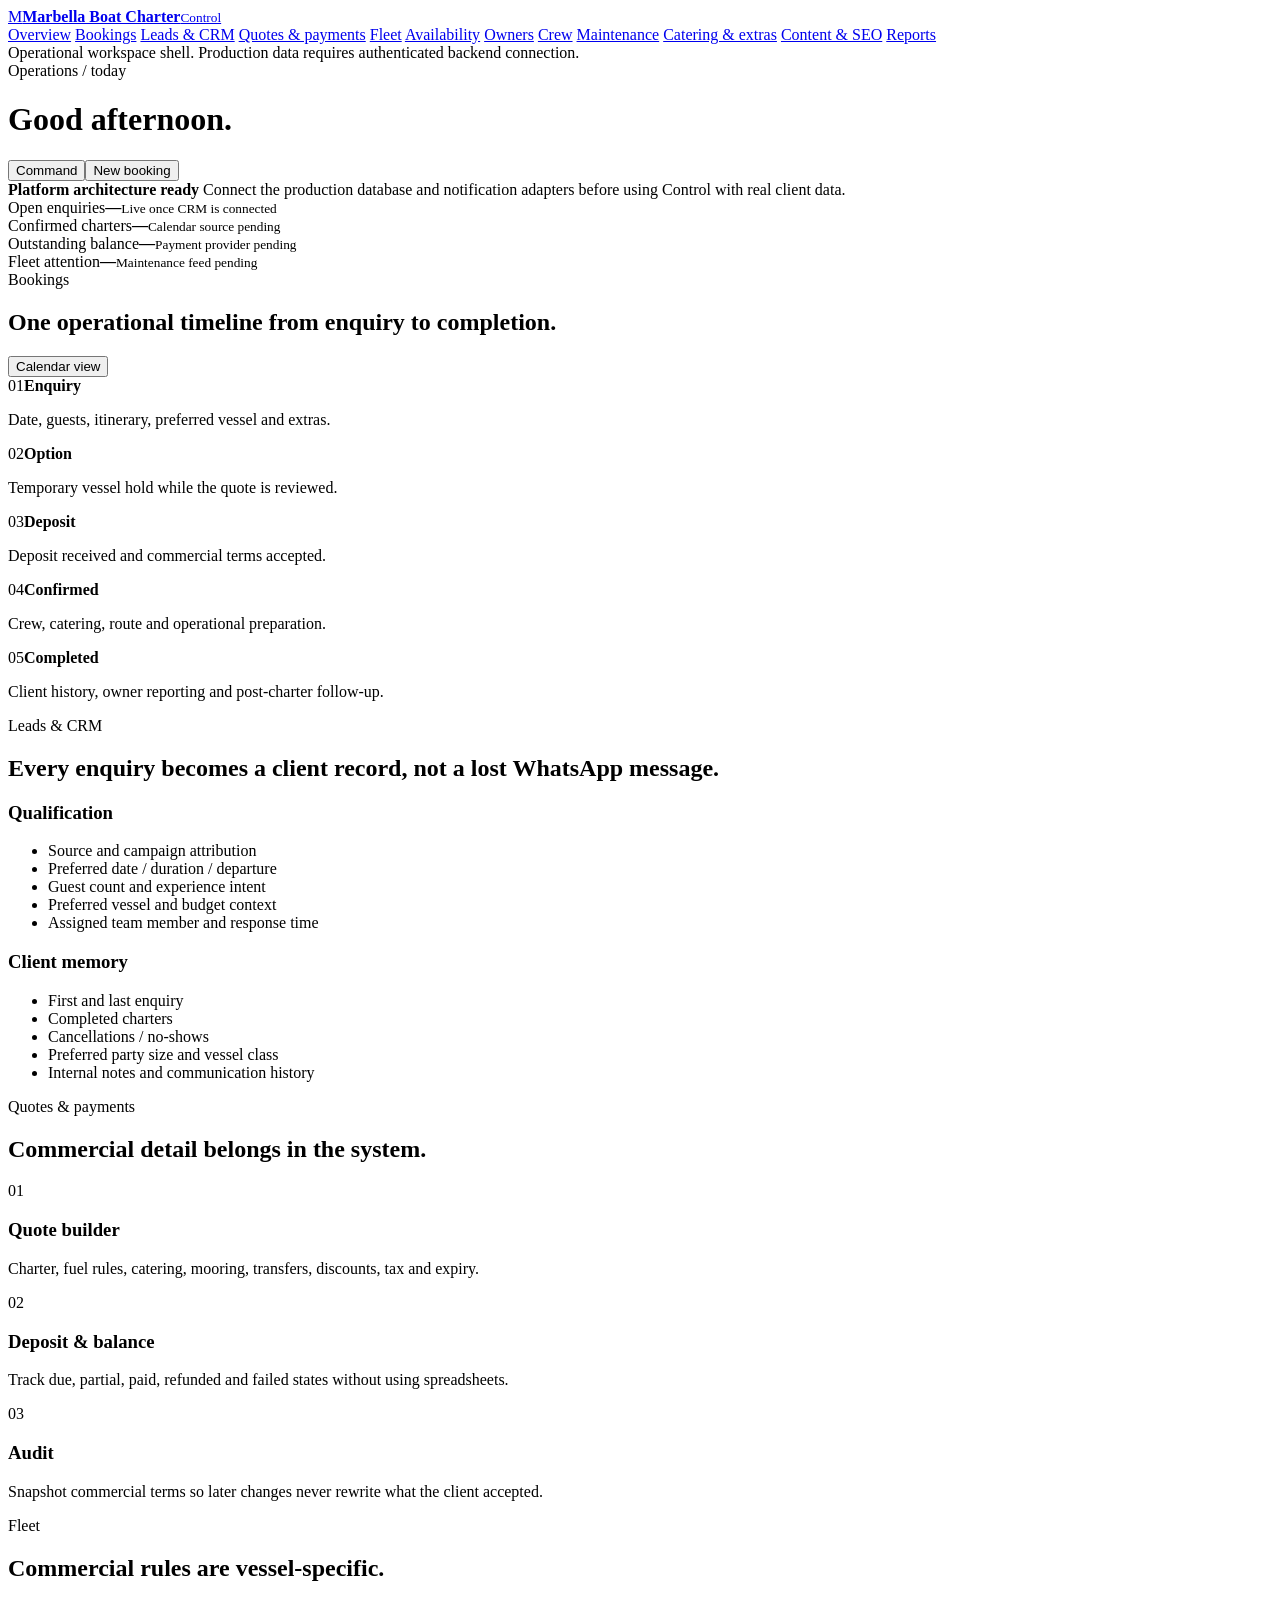
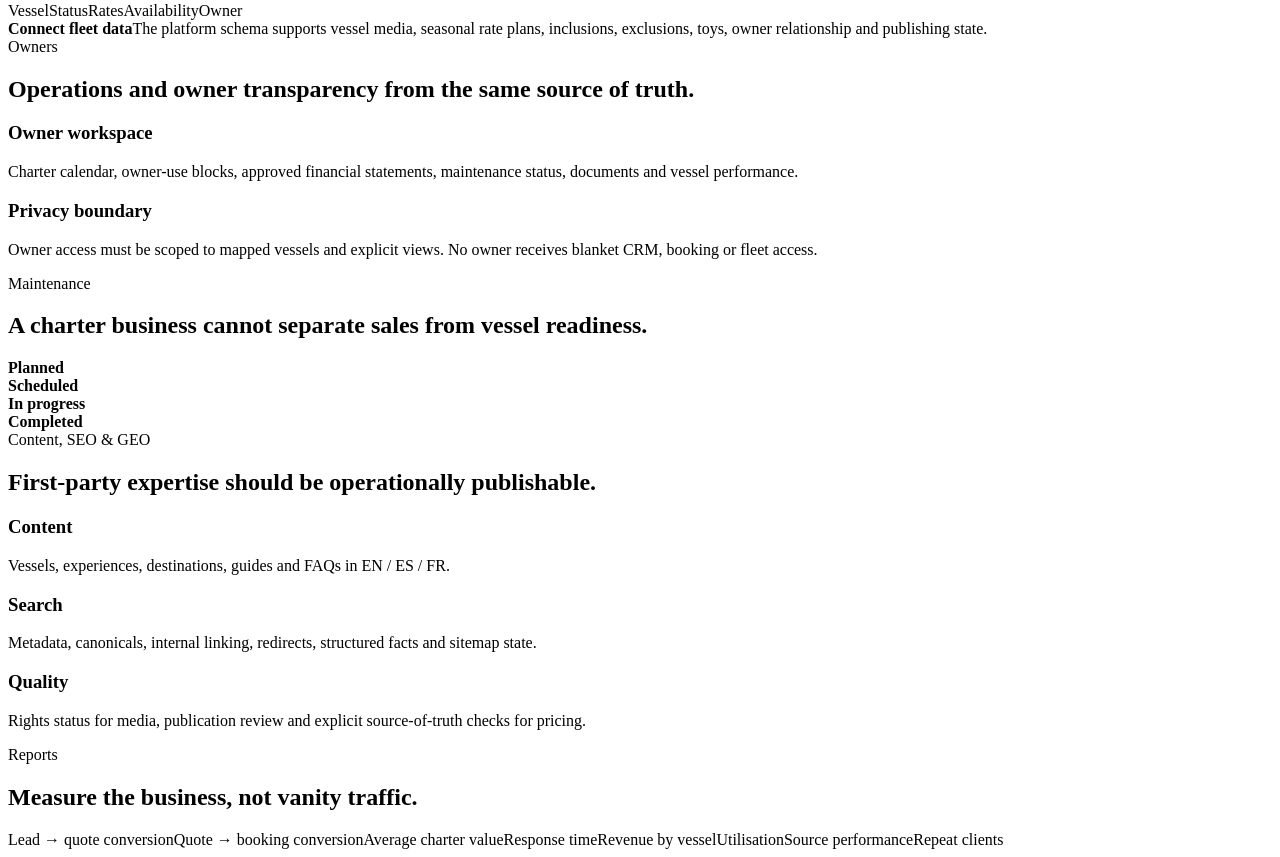
==== control/index.html @ 6f0c83d1 "Add Marbella Boat Charter Control workspace" ====
<!doctype html>
<html lang="en">
<head>
  <meta charset="utf-8">
  <meta name="viewport" content="width=device-width,initial-scale=1,viewport-fit=cover">
  <meta name="robots" content="noindex,nofollow">
  <title>Marbella Boat Charter Control</title>
  <link rel="stylesheet" href="control.css">
</head>
<body>
  <div class="app-shell">
    <aside class="sidebar" aria-label="Control navigation">
      <a class="brand" href="/control/"><span class="brand-mark">M</span><span><strong>Marbella Boat Charter</strong><small>Control</small></span></a>
      <nav>
        <a class="active" href="#overview">Overview</a>
        <a href="#bookings">Bookings</a>
        <a href="#leads">Leads & CRM</a>
        <a href="#quotes">Quotes & payments</a>
        <a href="#fleet">Fleet</a>
        <a href="#availability">Availability</a>
        <a href="#owners">Owners</a>
        <a href="#crew">Crew</a>
        <a href="#maintenance">Maintenance</a>
        <a href="#catering">Catering & extras</a>
        <a href="#content">Content & SEO</a>
        <a href="#reports">Reports</a>
      </nav>
      <div class="sidebar-note">Operational workspace shell. Production data requires authenticated backend connection.</div>
    </aside>

    <main class="main">
      <header class="topbar">
        <div><span class="eyebrow">Operations / today</span><h1>Good afternoon.</h1></div>
        <div class="top-actions"><button type="button" data-command>Command</button><button class="primary" type="button">New booking</button></div>
      </header>

      <section id="overview" class="section">
        <div class="status-strip" aria-label="Connection status">
          <span class="status-dot"></span>
          <strong>Platform architecture ready</strong>
          <span>Connect the production database and notification adapters before using Control with real client data.</span>
        </div>
        <div class="metric-grid">
          <article><span>Open enquiries</span><strong>—</strong><small>Live once CRM is connected</small></article>
          <article><span>Confirmed charters</span><strong>—</strong><small>Calendar source pending</small></article>
          <article><span>Outstanding balance</span><strong>—</strong><small>Payment provider pending</small></article>
          <article><span>Fleet attention</span><strong>—</strong><small>Maintenance feed pending</small></article>
        </div>
      </section>

      <section id="bookings" class="section panel-section">
        <div class="section-head"><div><span class="eyebrow">Bookings</span><h2>One operational timeline from enquiry to completion.</h2></div><button type="button">Calendar view</button></div>
        <div class="workflow">
          <div><span>01</span><strong>Enquiry</strong><p>Date, guests, itinerary, preferred vessel and extras.</p></div>
          <div><span>02</span><strong>Option</strong><p>Temporary vessel hold while the quote is reviewed.</p></div>
          <div><span>03</span><strong>Deposit</strong><p>Deposit received and commercial terms accepted.</p></div>
          <div><span>04</span><strong>Confirmed</strong><p>Crew, catering, route and operational preparation.</p></div>
          <div><span>05</span><strong>Completed</strong><p>Client history, owner reporting and post-charter follow-up.</p></div>
        </div>
      </section>

      <section id="leads" class="section panel-section">
        <div class="section-head"><div><span class="eyebrow">Leads & CRM</span><h2>Every enquiry becomes a client record, not a lost WhatsApp message.</h2></div></div>
        <div class="two-col">
          <article class="card"><h3>Qualification</h3><ul><li>Source and campaign attribution</li><li>Preferred date / duration / departure</li><li>Guest count and experience intent</li><li>Preferred vessel and budget context</li><li>Assigned team member and response time</li></ul></article>
          <article class="card"><h3>Client memory</h3><ul><li>First and last enquiry</li><li>Completed charters</li><li>Cancellations / no-shows</li><li>Preferred party size and vessel class</li><li>Internal notes and communication history</li></ul></article>
        </div>
      </section>

      <section id="quotes" class="section panel-section">
        <div class="section-head"><div><span class="eyebrow">Quotes & payments</span><h2>Commercial detail belongs in the system.</h2></div></div>
        <div class="three-col">
          <article class="card"><span class="card-number">01</span><h3>Quote builder</h3><p>Charter, fuel rules, catering, mooring, transfers, discounts, tax and expiry.</p></article>
          <article class="card"><span class="card-number">02</span><h3>Deposit & balance</h3><p>Track due, partial, paid, refunded and failed states without using spreadsheets.</p></article>
          <article class="card"><span class="card-number">03</span><h3>Audit</h3><p>Snapshot commercial terms so later changes never rewrite what the client accepted.</p></article>
        </div>
      </section>

      <section id="fleet" class="section panel-section">
        <div class="section-head"><div><span class="eyebrow">Fleet</span><h2>Commercial rules are vessel-specific.</h2></div></div>
        <div class="table-like">
          <div class="table-head"><span>Vessel</span><span>Status</span><span>Rates</span><span>Availability</span><span>Owner</span></div>
          <div class="empty-row"><strong>Connect fleet data</strong><span>The platform schema supports vessel media, seasonal rate plans, inclusions, exclusions, toys, owner relationship and publishing state.</span></div>
        </div>
      </section>

      <section id="owners" class="section panel-section">
        <div class="section-head"><div><span class="eyebrow">Owners</span><h2>Operations and owner transparency from the same source of truth.</h2></div></div>
        <div class="two-col">
          <article class="card"><h3>Owner workspace</h3><p>Charter calendar, owner-use blocks, approved financial statements, maintenance status, documents and vessel performance.</p></article>
          <article class="card"><h3>Privacy boundary</h3><p>Owner access must be scoped to mapped vessels and explicit views. No owner receives blanket CRM, booking or fleet access.</p></article>
        </div>
      </section>

      <section id="maintenance" class="section panel-section">
        <div class="section-head"><div><span class="eyebrow">Maintenance</span><h2>A charter business cannot separate sales from vessel readiness.</h2></div></div>
        <div class="workflow compact"><div><strong>Planned</strong></div><div><strong>Scheduled</strong></div><div><strong>In progress</strong></div><div><strong>Completed</strong></div></div>
      </section>

      <section id="content" class="section panel-section">
        <div class="section-head"><div><span class="eyebrow">Content, SEO & GEO</span><h2>First-party expertise should be operationally publishable.</h2></div></div>
        <div class="three-col">
          <article class="card"><h3>Content</h3><p>Vessels, experiences, destinations, guides and FAQs in EN / ES / FR.</p></article>
          <article class="card"><h3>Search</h3><p>Metadata, canonicals, internal linking, redirects, structured facts and sitemap state.</p></article>
          <article class="card"><h3>Quality</h3><p>Rights status for media, publication review and explicit source-of-truth checks for pricing.</p></article>
        </div>
      </section>

      <section id="reports" class="section panel-section">
        <div class="section-head"><div><span class="eyebrow">Reports</span><h2>Measure the business, not vanity traffic.</h2></div></div>
        <div class="feature-list"><span>Lead → quote conversion</span><span>Quote → booking conversion</span><span>Average charter value</span><span>Response time</span><span>Revenue by vessel</span><span>Utilisation</span><span>Source performance</span><span>Repeat clients</span></div>
      </section>
    </main>
  </div>
  <script src="control.js"></script>
</body>
</html>
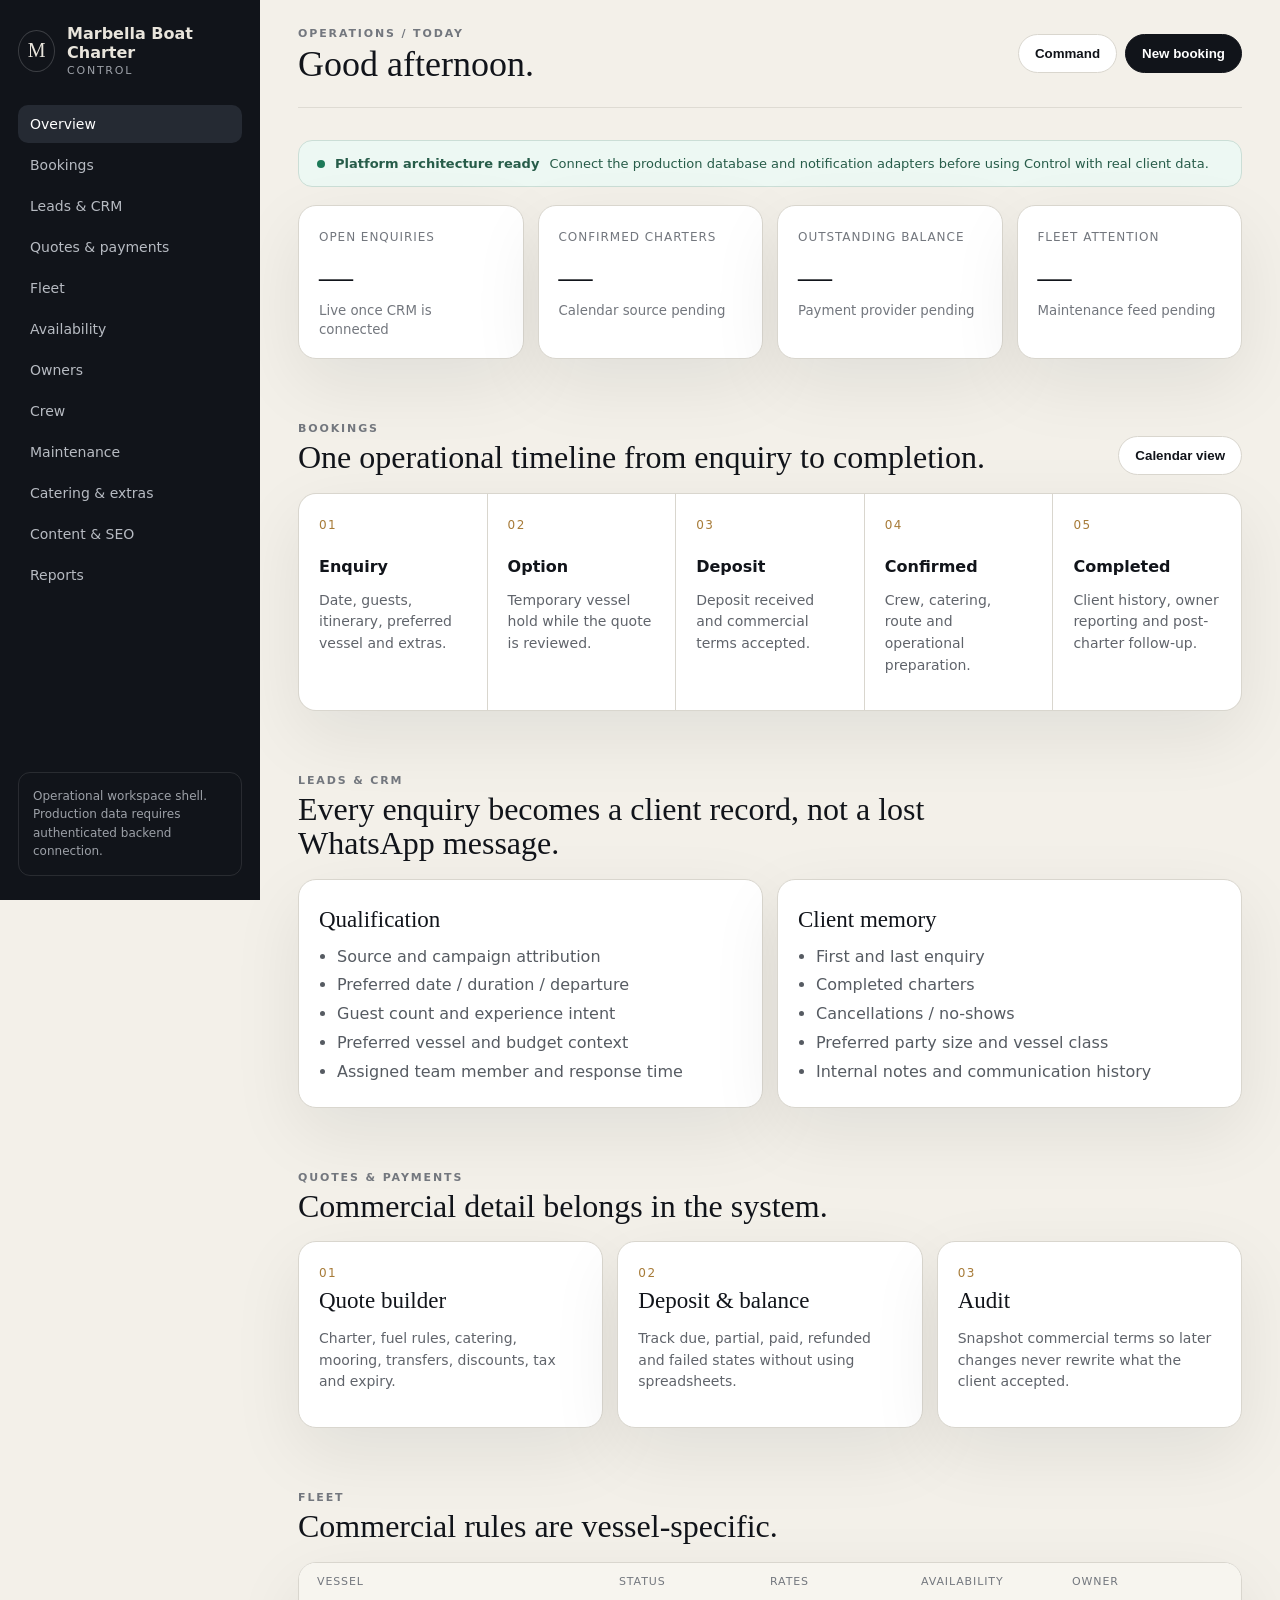
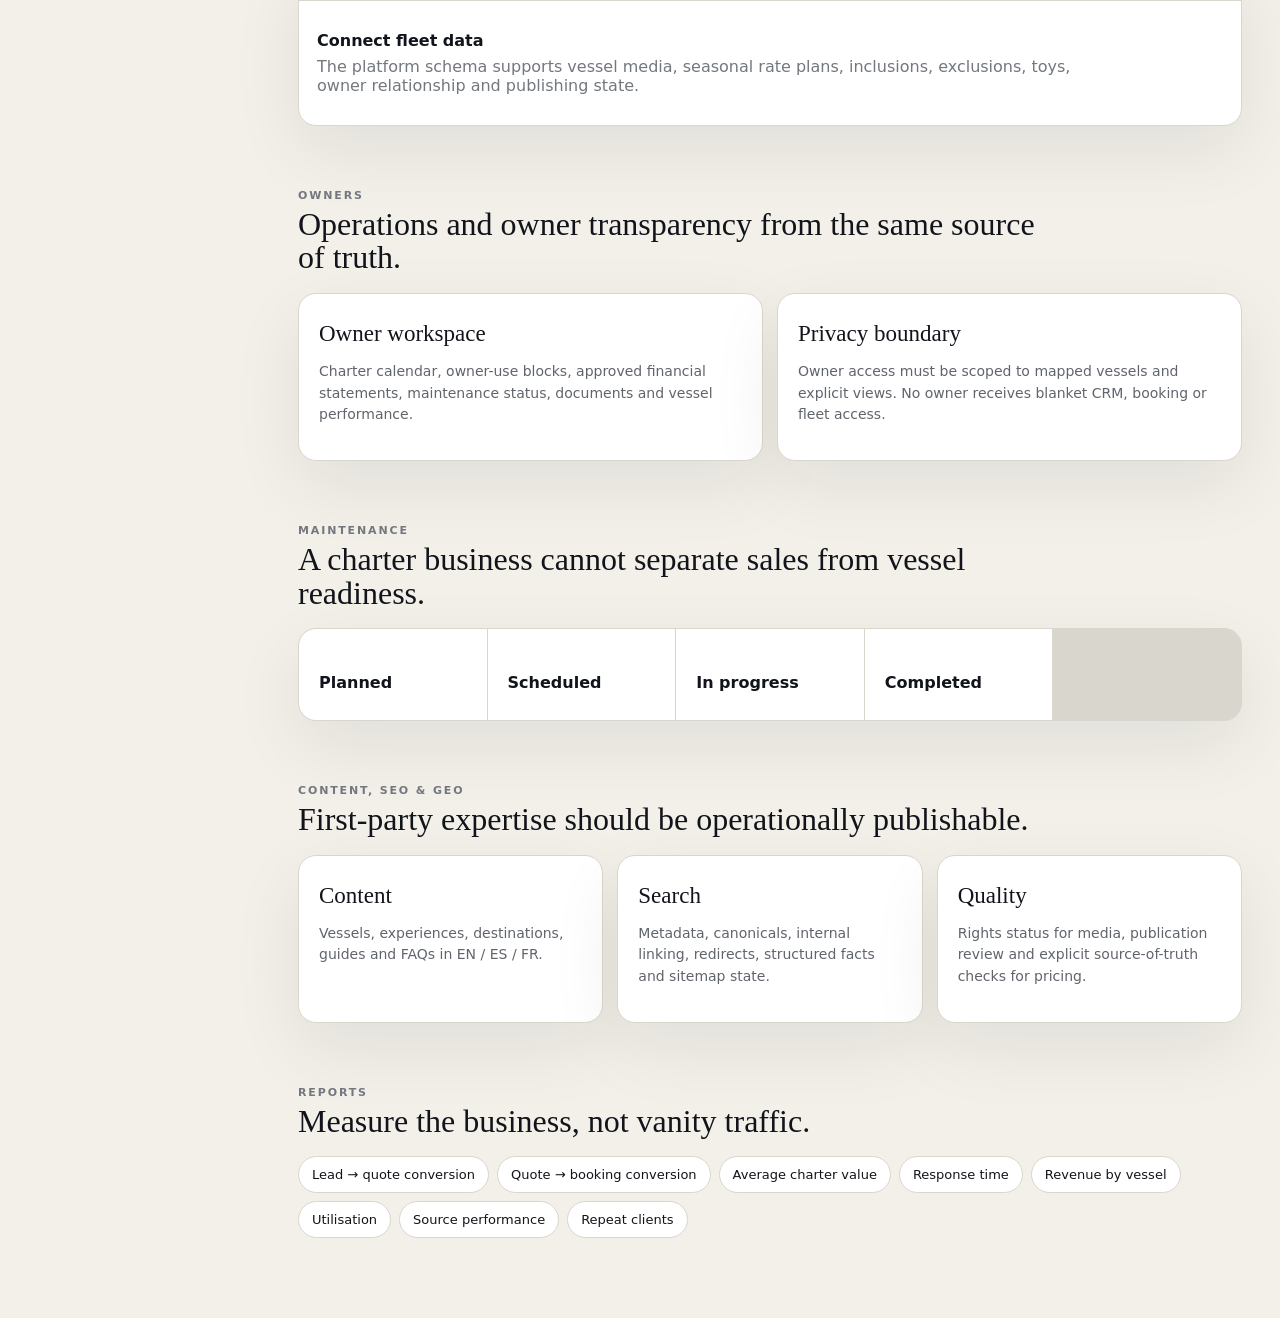
==== commit af9a8c36: "fix(control): load responsive hardening layer" ====
--- a/control/index.html
+++ b/control/index.html
@@ -6,6 +6,7 @@
   <meta name="robots" content="noindex,nofollow">
   <title>Marbella Boat Charter Control</title>
   <link rel="stylesheet" href="control.css">
+  <link rel="stylesheet" href="control-hardening.css">
 </head>
 <body>
   <div class="app-shell">
--- a/control/control.css
+++ b/control/control.css
@@ -0,0 +1 @@
+:root{--ink:#11141a;--ink2:#1a1f27;--paper:#f3f0e9;--white:#fff;--muted:#73777e;--line:#d9d6ce;--gold:#a77b38;--green:#1d7a58;--shadow:0 24px 70px rgba(16,20,26,.08)}*{box-sizing:border-box}html{scroll-behavior:smooth}body{margin:0;background:var(--paper);color:var(--ink);font-family:Inter,ui-sans-serif,system-ui,-apple-system,BlinkMacSystemFont,"Segoe UI",sans-serif;-webkit-font-smoothing:antialiased}.app-shell{display:grid;grid-template-columns:260px minmax(0,1fr);min-height:100vh}.sidebar{position:sticky;top:0;height:100vh;padding:24px 18px;background:var(--ink);color:#e9e5dc;display:flex;flex-direction:column;gap:28px}.brand{display:flex;align-items:center;gap:12px;color:inherit;text-decoration:none}.brand-mark{width:42px;height:42px;border:1px solid rgba(255,255,255,.18);border-radius:50%;display:grid;place-items:center;font-family:Georgia,serif;font-size:20px}.brand span:last-child{display:grid}.brand small{color:#9da1a8;font-size:11px;letter-spacing:.16em;text-transform:uppercase;margin-top:2px}.sidebar nav{display:grid;gap:3px}.sidebar nav a{color:#b7bbc2;text-decoration:none;padding:11px 12px;border-radius:10px;font-size:14px;transition:.18s ease}.sidebar nav a:hover,.sidebar nav a.active{background:#252a33;color:#fff}.sidebar-note{margin-top:auto;padding:14px;border:1px solid rgba(255,255,255,.1);border-radius:12px;color:#9da1a8;font-size:12px;line-height:1.55}.main{padding:0 38px 80px;min-width:0}.topbar{position:sticky;top:0;z-index:20;min-height:108px;display:flex;justify-content:space-between;align-items:center;gap:20px;background:rgba(243,240,233,.9);backdrop-filter:blur(16px);border-bottom:1px solid rgba(217,214,206,.8)}.topbar h1{font-family:Georgia,serif;font-weight:500;font-size:36px;margin:2px 0 0}.eyebrow{font-size:11px;text-transform:uppercase;letter-spacing:.17em;color:var(--muted);font-weight:700}.top-actions{display:flex;gap:8px}.top-actions button,.section-head button{border:1px solid var(--line);background:#fff;border-radius:999px;padding:11px 16px;font-weight:650;color:var(--ink);cursor:pointer}.top-actions .primary{background:var(--ink);color:#fff;border-color:var(--ink)}.section{padding-top:32px}.status-strip{display:grid;grid-template-columns:auto auto 1fr;gap:10px;align-items:center;padding:15px 18px;border:1px solid #cbded6;background:#edf8f3;border-radius:14px;color:#275c49;font-size:13px}.status-dot{width:8px;height:8px;background:var(--green);border-radius:50%}.metric-grid{display:grid;grid-template-columns:repeat(4,minmax(0,1fr));gap:14px;margin-top:18px}.metric-grid article,.card{background:#fff;border:1px solid var(--line);border-radius:18px;padding:20px;box-shadow:var(--shadow)}.metric-grid span{font-size:12px;color:var(--muted);text-transform:uppercase;letter-spacing:.08em}.metric-grid strong{display:block;font-family:Georgia,serif;font-size:34px;font-weight:500;margin:13px 0 4px}.metric-grid small{color:var(--muted)}.panel-section{padding-top:58px}.section-head{display:flex;justify-content:space-between;align-items:end;gap:22px;margin-bottom:18px}.section-head h2{margin:5px 0 0;font-family:Georgia,serif;font-weight:500;font-size:32px;max-width:760px;line-height:1.05}.workflow{display:grid;grid-template-columns:repeat(5,minmax(0,1fr));gap:1px;border:1px solid var(--line);background:var(--line);border-radius:18px;overflow:hidden;box-shadow:var(--shadow)}.workflow>div{background:#fff;padding:20px;min-height:150px}.workflow span,.card-number{color:var(--gold);font-size:12px;letter-spacing:.12em}.workflow strong{display:block;margin:24px 0 8px}.workflow p,.card p{color:#60646b;font-size:14px;line-height:1.55}.workflow.compact>div{min-height:auto}.two-col{display:grid;grid-template-columns:repeat(2,minmax(0,1fr));gap:14px}.three-col{display:grid;grid-template-columns:repeat(3,minmax(0,1fr));gap:14px}.card h3{font-family:Georgia,serif;font-size:23px;font-weight:500;margin:7px 0 10px}.card ul{padding-left:18px;margin:10px 0 0;color:#565b62;line-height:1.8}.table-like{border:1px solid var(--line);border-radius:18px;overflow:hidden;background:#fff;box-shadow:var(--shadow)}.table-head{display:grid;grid-template-columns:2fr 1fr 1fr 1fr 1fr;padding:12px 18px;background:#f7f5ef;border-bottom:1px solid var(--line);font-size:11px;color:var(--muted);text-transform:uppercase;letter-spacing:.08em}.empty-row{padding:30px 18px;display:grid;gap:7px}.empty-row span{color:var(--muted);max-width:760px}.feature-list{display:flex;flex-wrap:wrap;gap:8px}.feature-list span{padding:10px 13px;background:#fff;border:1px solid var(--line);border-radius:999px;font-size:13px}@media(max-width:1050px){.app-shell{grid-template-columns:210px minmax(0,1fr)}.main{padding-inline:24px}.metric-grid{grid-template-columns:repeat(2,1fr)}.workflow{grid-template-columns:1fr}.three-col{grid-template-columns:1fr}}@media(max-width:760px){.app-shell{display:block}.sidebar{position:relative;height:auto}.sidebar nav{grid-template-columns:repeat(2,1fr)}.sidebar-note{display:none}.main{padding:0 16px 60px}.topbar{min-height:90px}.top-actions{display:none}.metric-grid,.two-col,.three-col{grid-template-columns:1fr}.status-strip{grid-template-columns:auto 1fr}.status-strip span:last-child{grid-column:1/-1}.section-head{align-items:start;flex-direction:column}.table-head{display:none}}
--- a/control/control-hardening.css
+++ b/control/control-hardening.css
@@ -0,0 +1,6 @@
+/* Marbella Boat Charter Control — responsive hardening */
+html,body{max-width:100%;overflow-x:clip}.app-shell,.main,.topbar,.section,.section-head,.status-strip,.metric-grid,.workflow,.two-col,.three-col,.card,.table-like,.feature-list{min-width:0;max-width:100%}.main *{min-width:0}.main img,.main video,.main canvas{max-width:100%}.topbar h1,.section-head h2,.card h3,.workflow strong,.workflow p,.card p,.empty-row span,.sidebar a{overflow-wrap:anywhere}.table-like{overflow-x:auto;overflow-y:hidden;-webkit-overflow-scrolling:touch;overscroll-behavior-inline:contain}.table-head{min-width:680px}.top-actions,.section-head,.feature-list{flex-wrap:wrap}.sidebar nav{min-width:0}.sidebar nav a{min-width:0}.status-strip span:last-child{min-width:0}
+@media(max-width:1180px){.app-shell{grid-template-columns:220px minmax(0,1fr)}.main{padding-inline:24px}.workflow{grid-template-columns:repeat(2,minmax(0,1fr))}.workflow>div:last-child{grid-column:1/-1}.three-col{grid-template-columns:repeat(2,minmax(0,1fr))}.three-col>.card:last-child{grid-column:1/-1}}
+@media(max-width:900px){.app-shell{grid-template-columns:190px minmax(0,1fr)}.sidebar{padding-inline:12px}.brand{align-items:flex-start}.brand-mark{flex:0 0 38px;width:38px;height:38px}.topbar{align-items:flex-start}.metric-grid{grid-template-columns:repeat(2,minmax(0,1fr))}.workflow,.two-col,.three-col{grid-template-columns:minmax(0,1fr)}.workflow>div:last-child,.three-col>.card:last-child{grid-column:auto}.section-head{align-items:flex-start;flex-direction:column}.section-head button{align-self:flex-start}.table-head{min-width:620px}}
+@media(max-width:760px){.app-shell{display:block}.sidebar{position:sticky;top:0;z-index:40;height:auto;max-height:none;padding:10px 12px;background:rgba(17,20,26,.98);backdrop-filter:blur(16px);gap:10px;overflow-x:auto;overflow-y:hidden;-webkit-overflow-scrolling:touch}.brand,.sidebar-note{display:none}.sidebar nav{display:flex;width:max-content;min-width:100%;gap:5px}.sidebar nav a{flex:0 0 auto;white-space:nowrap;padding:10px 12px;font-size:12px}.main{padding:0 14px calc(56px + env(safe-area-inset-bottom))}.topbar{min-height:84px;gap:12px}.topbar h1{font-size:clamp(28px,9vw,38px);line-height:1}.top-actions{display:flex;align-items:stretch}.top-actions button{padding-inline:13px}.status-strip{grid-template-columns:auto minmax(0,1fr)}.metric-grid{grid-template-columns:minmax(0,1fr)}.metric-grid article,.card{padding:17px}.panel-section{padding-top:44px}.section-head h2{font-size:clamp(27px,8vw,34px);line-height:1.04}.workflow{border-radius:14px}.workflow>div{min-height:0;padding:17px}.table-like{overflow:visible}.table-head{display:none;min-width:0}.empty-row{padding:22px 16px}.feature-list span{font-size:12px;padding:9px 11px}}
+@media(max-width:430px){.main{padding-inline:10px}.topbar{align-items:flex-start;flex-direction:column;padding-block:18px}.top-actions{width:100%}.top-actions button{flex:1}.metric-grid strong{font-size:30px}.section{padding-top:24px}.panel-section{padding-top:38px}}
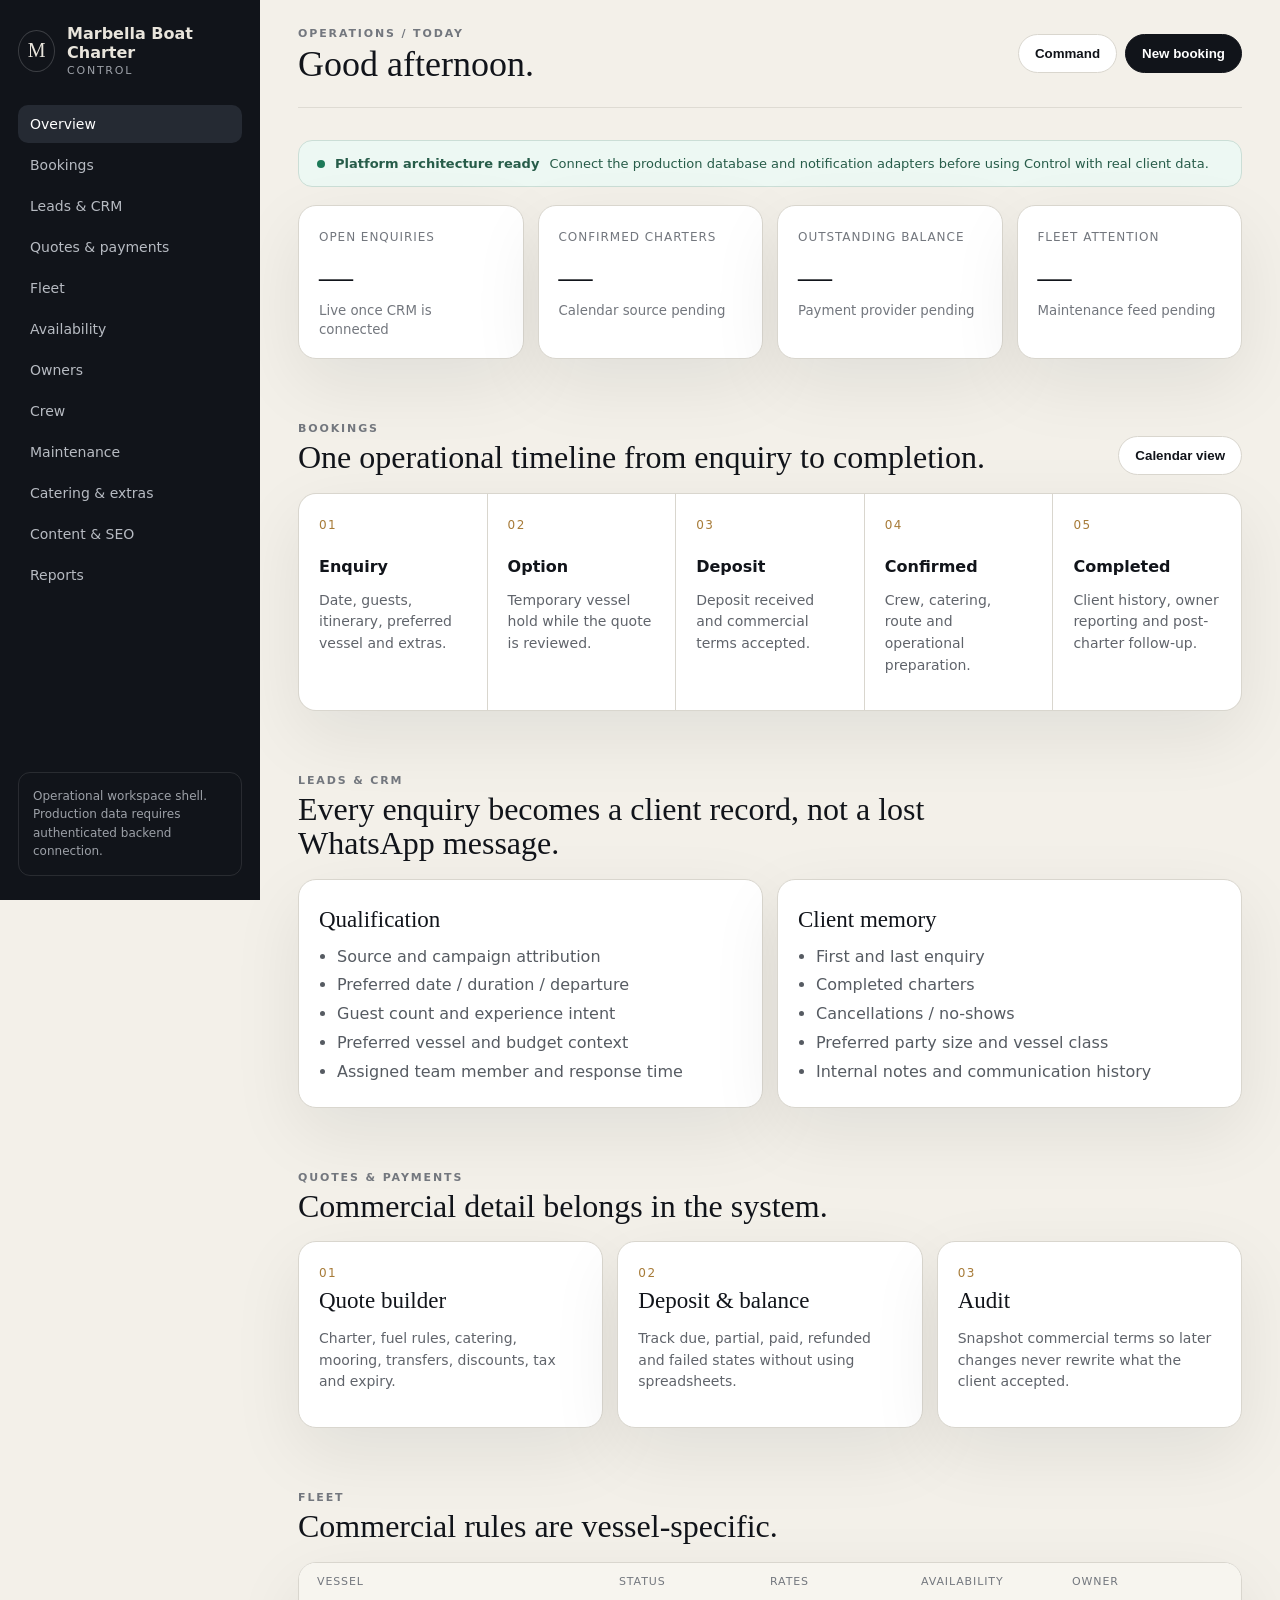
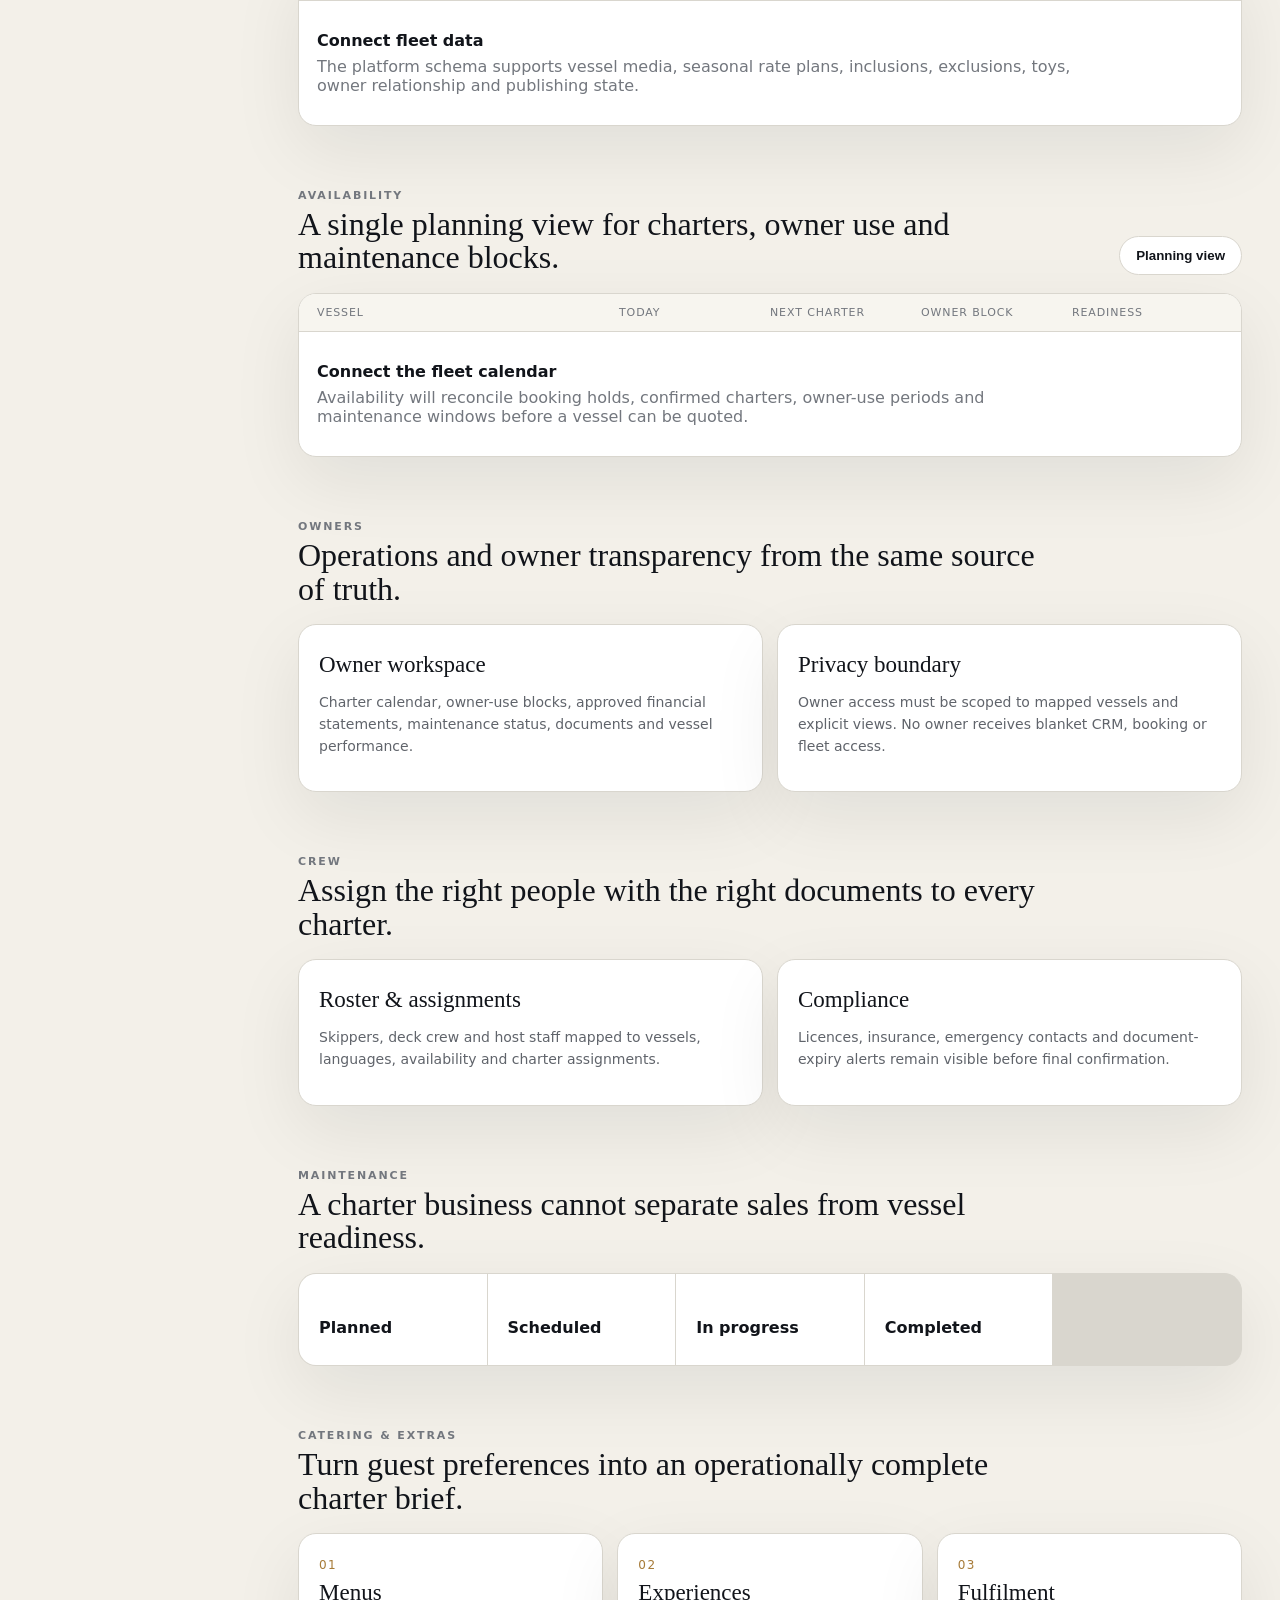
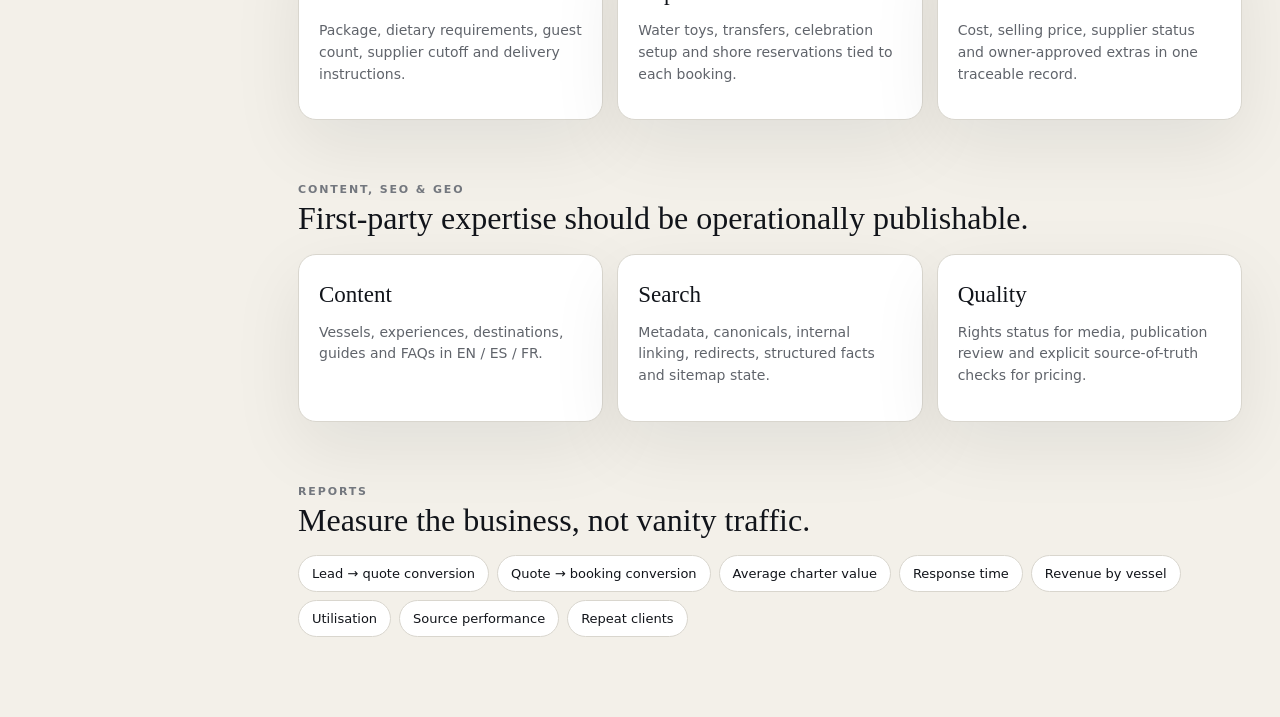
==== commit 6cab2aa5: "Add missing Control operational sections" ====
--- a/control/index.html
+++ b/control/index.html
@@ -85,6 +85,14 @@
         </div>
       </section>
 
+      <section id="availability" class="section panel-section">
+        <div class="section-head"><div><span class="eyebrow">Availability</span><h2>A single planning view for charters, owner use and maintenance blocks.</h2></div><button type="button">Planning view</button></div>
+        <div class="table-like">
+          <div class="table-head"><span>Vessel</span><span>Today</span><span>Next charter</span><span>Owner block</span><span>Readiness</span></div>
+          <div class="empty-row"><strong>Connect the fleet calendar</strong><span>Availability will reconcile booking holds, confirmed charters, owner-use periods and maintenance windows before a vessel can be quoted.</span></div>
+        </div>
+      </section>
+
       <section id="owners" class="section panel-section">
         <div class="section-head"><div><span class="eyebrow">Owners</span><h2>Operations and owner transparency from the same source of truth.</h2></div></div>
         <div class="two-col">
@@ -93,9 +101,26 @@
         </div>
       </section>
 
+      <section id="crew" class="section panel-section">
+        <div class="section-head"><div><span class="eyebrow">Crew</span><h2>Assign the right people with the right documents to every charter.</h2></div></div>
+        <div class="two-col">
+          <article class="card"><h3>Roster & assignments</h3><p>Skippers, deck crew and host staff mapped to vessels, languages, availability and charter assignments.</p></article>
+          <article class="card"><h3>Compliance</h3><p>Licences, insurance, emergency contacts and document-expiry alerts remain visible before final confirmation.</p></article>
+        </div>
+      </section>
+
       <section id="maintenance" class="section panel-section">
         <div class="section-head"><div><span class="eyebrow">Maintenance</span><h2>A charter business cannot separate sales from vessel readiness.</h2></div></div>
         <div class="workflow compact"><div><strong>Planned</strong></div><div><strong>Scheduled</strong></div><div><strong>In progress</strong></div><div><strong>Completed</strong></div></div>
+      </section>
+
+      <section id="catering" class="section panel-section">
+        <div class="section-head"><div><span class="eyebrow">Catering & extras</span><h2>Turn guest preferences into an operationally complete charter brief.</h2></div></div>
+        <div class="three-col">
+          <article class="card"><span class="card-number">01</span><h3>Menus</h3><p>Package, dietary requirements, guest count, supplier cutoff and delivery instructions.</p></article>
+          <article class="card"><span class="card-number">02</span><h3>Experiences</h3><p>Water toys, transfers, celebration setup and shore reservations tied to each booking.</p></article>
+          <article class="card"><span class="card-number">03</span><h3>Fulfilment</h3><p>Cost, selling price, supplier status and owner-approved extras in one traceable record.</p></article>
+        </div>
       </section>
 
       <section id="content" class="section panel-section">
